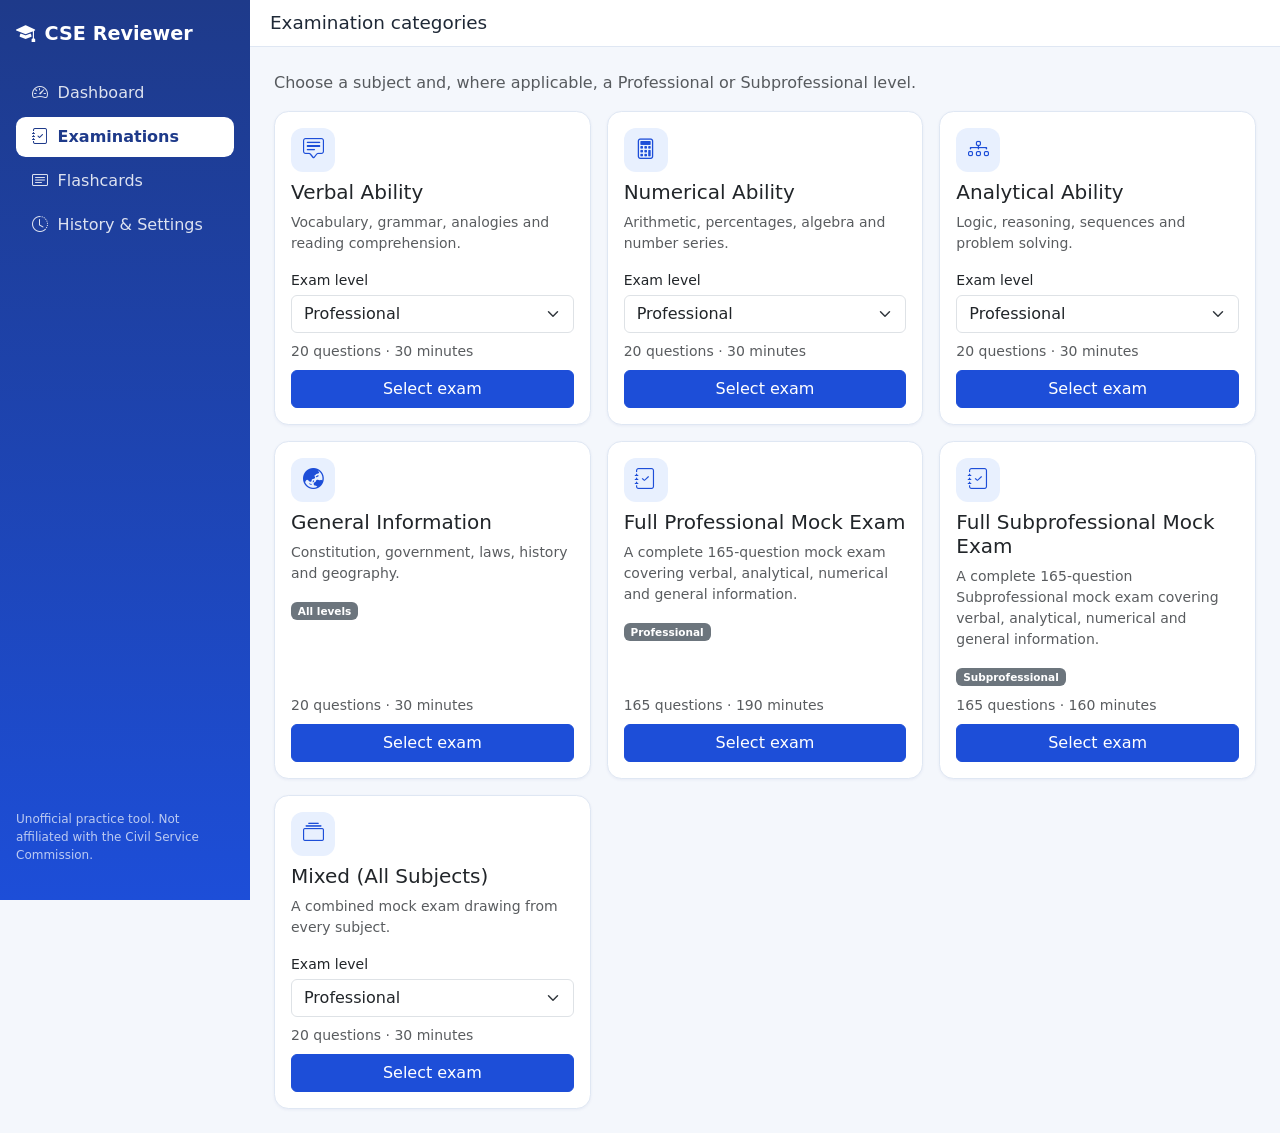
==== exam.html @ fd013626 "Initial Commit" ====
<!doctype html>
<html lang="en">
<head>
  <meta charset="utf-8">
  <meta name="viewport" content="width=device-width, initial-scale=1">
  <title>Examination · CSE Reviewer</title>
  <link href="https://cdn.jsdelivr.net/npm/bootstrap@5.3.3/dist/css/bootstrap.min.css" rel="stylesheet">
  <link href="https://cdn.jsdelivr.net/npm/bootstrap-icons@1.11.3/font/bootstrap-icons.min.css" rel="stylesheet">
  <link rel="stylesheet" href="assets/css/style.css">
  <link rel="stylesheet" href="assets/css/exam.css">
</head>
<body data-page="exam" class="no-sidebar">
  <div class="main-area">
    <header class="exam-bar d-flex flex-wrap align-items-center justify-content-between gap-2">
      <div class="fw-semibold" id="examTitle">Examination</div>
      <div class="d-flex align-items-center gap-3">
        <span class="visually-hidden">Time remaining</span>
        <span id="timer" class="timer" role="timer">--:--</span>
        <button id="submitBtn" type="button" class="btn btn-light btn-sm fw-semibold">Submit exam</button>
      </div>
    </header>
    <main id="main" class="content">
      <div id="saveError" class="alert alert-danger d-none">Your result could not be saved (browser storage is unavailable or full). Free some space and try submitting again.</div>
      <div class="row g-3">
        <div class="col-12 col-lg-8">
          <section class="card"><div class="card-body">
            <div class="d-flex justify-content-between flex-wrap gap-2 mb-2">
              <h2 class="h6 text-primary mb-0" id="qCounter"></h2>
              <span class="small text-muted text-capitalize" id="qMeta"></span>
            </div>
            <p class="q-text" id="qText"></p>
            <fieldset><legend class="visually-hidden">Answer choices</legend><div id="options"></div></fieldset>
            <div class="d-flex flex-wrap gap-2 mt-3">
              <button type="button" class="btn btn-outline-warning" id="markBtn" aria-pressed="false"></button>
              <button type="button" class="btn btn-outline-secondary" id="clearBtn"><i class="bi bi-eraser"></i> Clear answer</button>
              <div class="ms-auto d-flex gap-2">
                <button type="button" class="btn btn-outline-primary" id="prevBtn"><i class="bi bi-chevron-left"></i> Previous</button>
                <button type="button" class="btn btn-primary" id="nextBtn">Next <i class="bi bi-chevron-right"></i></button>
              </div>
            </div>
          </div></section>
        </div>
        <div class="col-12 col-lg-4">
          <aside class="card" aria-label="Question navigator"><div class="card-body">
            <h2 class="h6">Question navigator</h2>
            <div class="progress mb-1" role="progressbar" aria-label="Answered questions" aria-valuemin="0" aria-valuenow="0"><div class="progress-bar" id="progressBar"></div></div>
            <div class="small text-muted mb-3" id="progressText"></div>
            <div id="navigator" class="mb-3"></div>
            <div class="legend"><span><i class="a"></i>Answered</span><span><i></i>Unanswered</span><span><i class="m"></i>Marked</span></div>
          </div></aside>
        </div>
      </div>
    </main>
  </div>

  <div class="modal fade" id="submitModal" tabindex="-1" aria-labelledby="submitModalTitle" aria-hidden="true">
    <div class="modal-dialog modal-dialog-centered"><div class="modal-content">
      <div class="modal-header"><h2 class="modal-title h5" id="submitModalTitle">Submit your exam?</h2>
        <button type="button" class="btn-close" data-bs-dismiss="modal" aria-label="Close"></button></div>
      <div class="modal-body"><div id="submitSummary" class="mb-2"></div><p class="mb-0 text-muted small">You cannot change answers after submitting.</p></div>
      <div class="modal-footer">
        <button type="button" class="btn btn-outline-secondary" data-bs-dismiss="modal">Keep working</button>
        <button type="button" class="btn btn-primary" id="confirmSubmit">Submit now</button>
      </div>
    </div></div>
  </div>

  <script src="https://cdn.jsdelivr.net/npm/bootstrap@5.3.3/dist/js/bootstrap.bundle.min.js"></script>
  <script type="module" src="assets/js/app.js"></script>
</body>
</html>
---- assets/css/style.css ----
:root { --brand: #1d4ed8; --brand-dark: #1e3a8a; --brand-soft: #e8f0fe; --bg: #f4f7fc; --sidebar-w: 250px; }
body { background: var(--bg); font-family: system-ui, -apple-system, "Segoe UI", Roboto, sans-serif; color: #1f2937; }
.btn-primary { --bs-btn-bg: var(--brand); --bs-btn-border-color: var(--brand); --bs-btn-hover-bg: var(--brand-dark); --bs-btn-hover-border-color: var(--brand-dark); --bs-btn-active-bg: var(--brand-dark); }
.btn-outline-primary { --bs-btn-color: var(--brand); --bs-btn-border-color: var(--brand); --bs-btn-hover-bg: var(--brand); --bs-btn-hover-border-color: var(--brand); --bs-btn-active-bg: var(--brand); }
a { color: var(--brand); }
.card { border: 1px solid #dfe7f3; border-radius: .9rem; box-shadow: 0 1px 3px rgba(30, 58, 138, .06); }

.sidebar { position: fixed; inset: 0 auto 0 0; width: var(--sidebar-w); background: linear-gradient(180deg, var(--brand-dark), var(--brand)); color: #fff; padding: 1.25rem 1rem; display: flex; flex-direction: column; gap: 1.5rem; z-index: 1040; transition: transform .2s; }
.brand { color: #fff; text-decoration: none; font-weight: 700; font-size: 1.2rem; display: flex; gap: .6rem; align-items: center; }
.sidebar .nav-link { color: rgba(255, 255, 255, .85); border-radius: .6rem; display: flex; gap: .6rem; align-items: center; }
.sidebar .nav-link:hover, .sidebar .nav-link:focus-visible { background: rgba(255, 255, 255, .15); color: #fff; }
.sidebar .nav-link.active { background: #fff; color: var(--brand-dark); font-weight: 600; }
.sidebar .nav-link.resume { background: rgba(255, 255, 255, .18); }
.sidebar-note { margin-top: auto; font-size: .75rem; color: rgba(255, 255, 255, .7); }
.sidebar-backdrop { display: none; }
.main-area { margin-left: var(--sidebar-w); min-height: 100vh; }
.topbar { background: #fff; border-bottom: 1px solid #dfe7f3; padding: .75rem 1.25rem; display: flex; align-items: center; gap: .75rem; position: sticky; top: 0; z-index: 1030; }
.topbar h1 { font-size: 1.15rem; margin: 0; }
.content { padding: 1.5rem; max-width: 1100px; margin: 0 auto; }
.no-sidebar .main-area { margin-left: 0; }

@media (max-width: 991.98px) {
  .sidebar { transform: translateX(-100%); }
  .sidebar-open .sidebar { transform: none; }
  .sidebar-open .sidebar-backdrop { display: block; position: fixed; inset: 0; background: rgba(0, 0, 0, .45); z-index: 1035; }
  .main-area { margin-left: 0; }
  .content { padding: 1rem; }
}
---- assets/css/exam.css ----
.exam-bar { background: var(--brand-dark); color: #fff; padding: .6rem 1rem; position: sticky; top: 0; z-index: 1030; }
.timer { font-variant-numeric: tabular-nums; font-size: 1.35rem; font-weight: 700; background: rgba(255, 255, 255, .15); padding: .15rem .7rem; border-radius: .5rem; }
.timer.timer-warning { background: #f59e0b; color: #111; }
.timer.timer-danger { background: #dc2626; color: #fff; }
.q-text { font-size: 1.15rem; white-space: pre-line; }
.option-item { display: flex; align-items: center; gap: .75rem; padding: .8rem 1rem; border: 2px solid #dfe7f3; border-radius: .75rem; margin-bottom: .6rem; cursor: pointer; background: #fff; }
.option-item:hover { border-color: #93b4f5; }
.option-item:has(input:checked) { border-color: var(--brand); background: var(--brand-soft); }
.option-item:has(input:focus-visible) { outline: 3px solid #93b4f5; }
.option-item input { flex: none; margin: 0; }
.option-letter { width: 1.9rem; height: 1.9rem; border-radius: 50%; background: #e5ecf6; display: inline-grid; place-items: center; font-weight: 600; font-size: .85rem; flex: none; }
#navigator { display: grid; grid-template-columns: repeat(auto-fill, minmax(2.6rem, 1fr)); gap: .4rem; }
.nav-q { border: 2px solid #cbd5e1; background: #fff; border-radius: .5rem; height: 2.6rem; font-weight: 600; position: relative; }
.nav-q.answered { background: var(--brand); border-color: var(--brand); color: #fff; }
.nav-q.marked::after { content: ""; position: absolute; top: -5px; right: -5px; width: 12px; height: 12px; border-radius: 50%; background: #f59e0b; border: 2px solid #fff; }
.nav-q.current { outline: 3px solid #93b4f5; outline-offset: 1px; }
.legend span { display: inline-flex; align-items: center; gap: .35rem; font-size: .8rem; margin-right: .75rem; }
.legend i { width: 1rem; height: 1rem; border-radius: .25rem; border: 2px solid #cbd5e1; display: inline-block; }
.legend i.a { background: var(--brand); border-color: var(--brand); }
.legend i.m { background: #f59e0b; border-color: #f59e0b; border-radius: 50%; }
.review-card { border-left: 5px solid #9ca3af; }
.review-card.correct { border-left-color: #16a34a; }
.review-card.incorrect { border-left-color: #dc2626; }
.review-option { display: flex; align-items: center; gap: .6rem; padding: .5rem .75rem; border: 1px solid #e5e7eb; border-radius: .6rem; margin-bottom: .4rem; }
.review-option.correct { background: #dcfce7; border-color: #16a34a; }
.review-option.wrong { background: #fee2e2; border-color: #dc2626; }
.explanation { background: var(--brand-soft); border-radius: .6rem; padding: .75rem 1rem; }
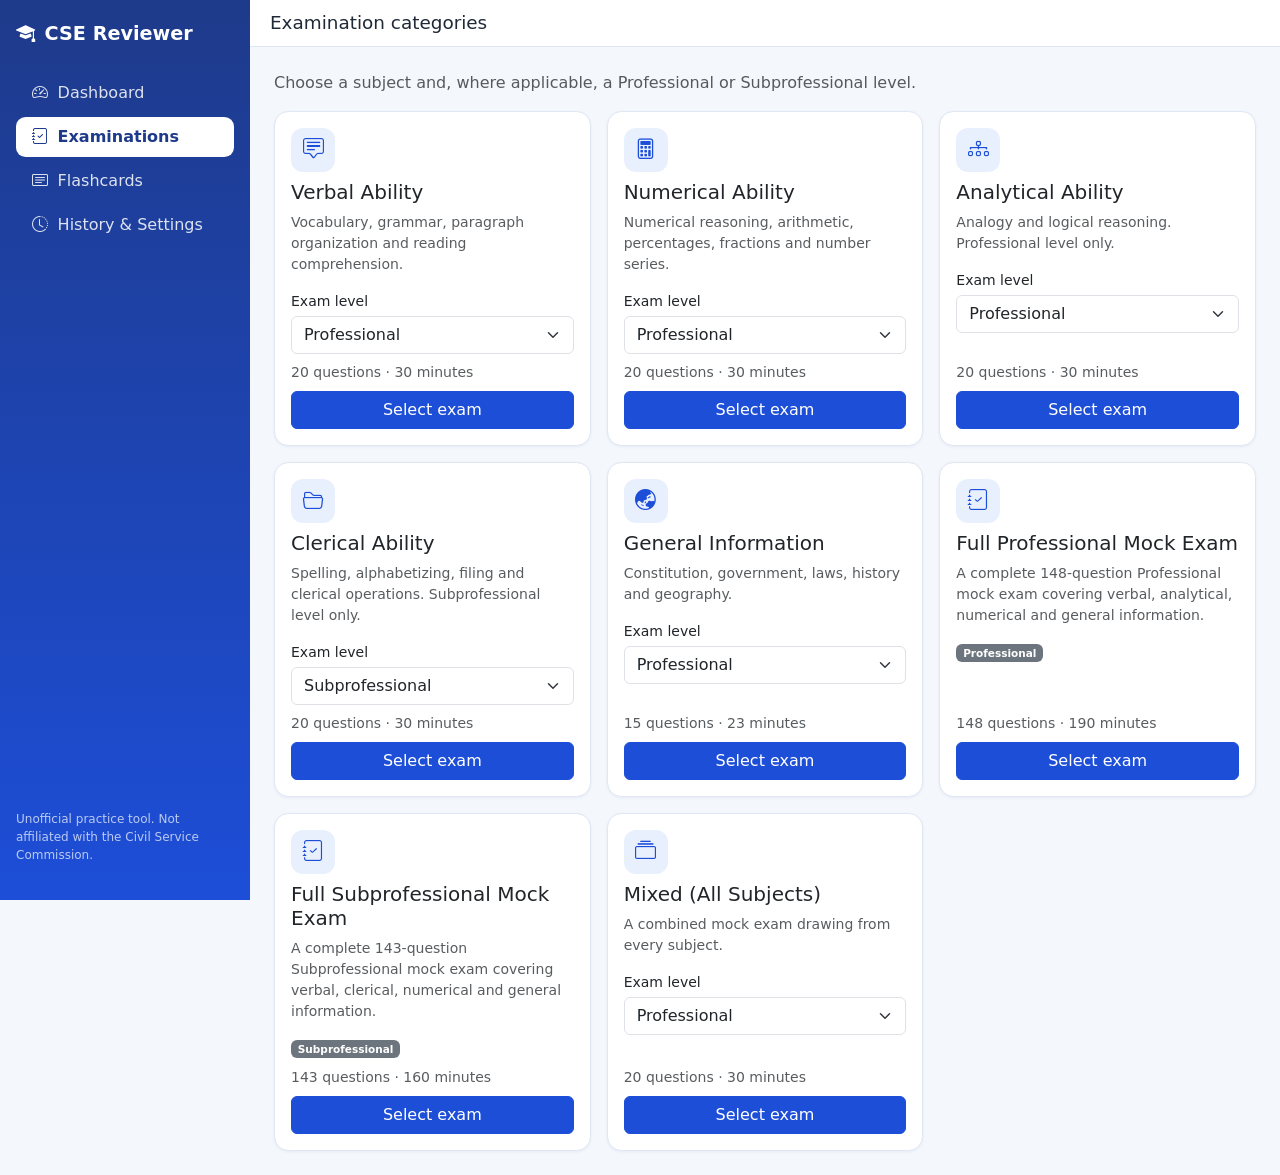
==== commit ea816ec9: "Update the exam context dificult real" ====
--- a/exam.html
+++ b/exam.html
@@ -28,6 +28,7 @@
               <h2 class="h6 text-primary mb-0" id="qCounter"></h2>
               <span class="small text-muted text-capitalize" id="qMeta"></span>
             </div>
+            <div id="qContext"></div>
             <p class="q-text" id="qText"></p>
             <fieldset><legend class="visually-hidden">Answer choices</legend><div id="options"></div></fieldset>
             <div class="d-flex flex-wrap gap-2 mt-3">
